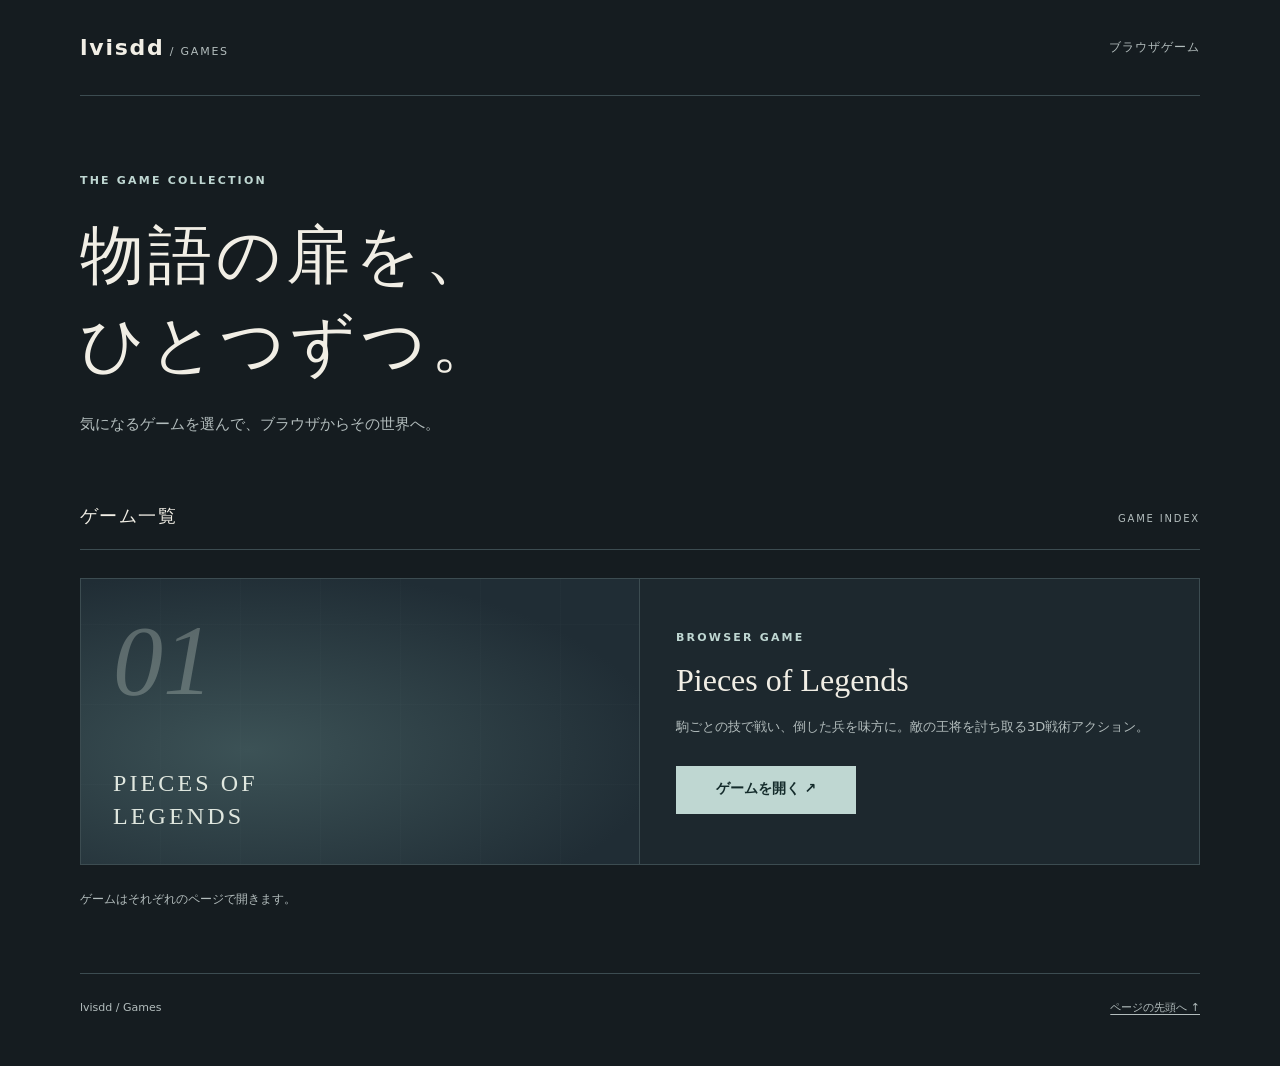
==== index.html @ eedaa6c7 "Publish game catalog and Pieces of Legends static distribution" ====
<!doctype html>
<html lang="ja">
<head>
  <meta charset="utf-8">
  <meta name="viewport" content="width=device-width, initial-scale=1">
  <meta name="color-scheme" content="dark">
  <meta name="description" content="ブラウザで遊べるゲームの一覧。Pieces of Legends はこちらから。">
  <title>ゲーム一覧 | lvisdd</title>
  <link rel="stylesheet" href="./assets/hub.css">
  <script src="./assets/games.js" defer></script>
  <script src="./assets/hub.js" defer></script>
</head>
<body>
  <a class="skip" href="#games">ゲーム一覧へスキップ</a>
  <header class="site-header"><a class="brand" href="./" aria-label="lvisdd ゲーム一覧 ホーム">lvisdd<span> / GAMES</span></a><span class="header-note">ブラウザゲーム</span></header>
  <main>
    <section class="intro" aria-labelledby="page-title"><p class="eyebrow">THE GAME COLLECTION</p><h1 id="page-title">物語の扉を、<br>ひとつずつ。</h1><p class="lead">気になるゲームを選んで、<br class="mobile-break">ブラウザからその世界へ。</p></section>
    <section id="games" class="collection" aria-labelledby="games-title"><div class="section-heading"><h2 id="games-title">ゲーム一覧</h2><p>GAME INDEX</p></div><div id="game-list" class="game-list"></div><noscript><article class="game-card"><h3>Pieces of Legends</h3><p>JavaScript を有効にするとゲームを利用できます。</p><a class="play" href="./pieces-of-legends/">ゲームを開く <span aria-hidden="true">↗</span></a></article></noscript></section>
    <p class="collection-note">ゲームはそれぞれのページで開きます。</p>
  </main>
  <footer><span>lvisdd / Games</span><a href="#page-title">ページの先頭へ ↑</a></footer>
</body>
</html>
---- assets/hub.css ----
:root{color-scheme:dark;--bg:#151c20;--surface:#1d282e;--text:#f1eee5;--muted:#b3bdbd;--line:#3c4c51;--accent:#bfd7d2}*{box-sizing:border-box}html{scroll-behavior:smooth}body{margin:0;background:var(--bg);color:var(--text);font-family:system-ui,-apple-system,"Noto Sans JP",sans-serif;line-height:1.7}a{color:inherit;text-underline-offset:.25em}a:focus-visible{outline:3px solid #e8ae83;outline-offset:6px} .skip{position:absolute;left:20px;top:-100px;z-index:2;padding:10px 18px;background:var(--text);color:var(--bg)}.skip:focus{top:12px}.site-header,main,footer{width:min(1120px,calc(100% - 64px));margin-inline:auto}.site-header{min-height:96px;display:flex;justify-content:space-between;align-items:center;border-bottom:1px solid var(--line)}.brand{text-decoration:none;letter-spacing:.08em;font-weight:650;font-size:22px}.brand span{font-size:11px;color:var(--muted);font-weight:400;letter-spacing:.16em}.header-note{font-size:12px;color:var(--muted);letter-spacing:.08em}.intro{padding:76px 0 64px}.eyebrow{margin:0 0 20px;font-size:11px;letter-spacing:.2em;color:var(--accent);font-weight:600}h1{font-family:Georgia,"Yu Mincho",serif;font-weight:400;font-size:clamp(36px,5.2vw,64px);letter-spacing:.065em;line-height:1.4;margin:0 0 22px}.lead{color:var(--muted);font-size:15px;margin:0}.mobile-break{display:none}.section-heading{display:flex;justify-content:space-between;align-items:baseline;border-bottom:1px solid var(--line);padding-bottom:17px;margin-bottom:28px}.section-heading h2{font-size:18px;font-weight:500;letter-spacing:.08em;margin:0}.section-heading p{font-size:10px;letter-spacing:.18em;color:var(--muted);margin:0}.game-list{display:grid;gap:24px}.game-card{display:grid;grid-template-columns:1fr 1fr;background:var(--surface);border:1px solid var(--line);overflow:hidden}.game-art{min-height:285px;position:relative;display:flex;flex-direction:column;justify-content:space-between;padding:32px;background:repeating-linear-gradient(90deg,transparent 0,transparent 79px,#98b4b40b 80px),repeating-linear-gradient(0deg,transparent 0,transparent 79px,#98b4b40b 80px),radial-gradient(ellipse at 30% 60%,#3c5256,#202d35 75%);border-right:1px solid var(--line)}.game-mark{font:italic 100px/1 Georgia,serif;color:#d0dcd04d}.game-word{max-width:260px;font:24px/1.35 Georgia,serif;letter-spacing:.13em;color:#e0e7df}.game-body{padding:36px;display:flex;flex-direction:column;align-items:flex-start;justify-content:center}.game-body .eyebrow{margin-bottom:12px}h3{font:400 clamp(24px,3vw,32px)/1.3 Georgia,serif;margin:0}.game-description{color:var(--muted);font-size:13px;margin:14px 0 28px}.play{display:inline-block;min-height:48px;min-width:180px;text-align:center;padding:11px 22px;background:var(--accent);color:#142b2b;text-decoration:none;font-size:14px;font-weight:650;transition:background .15s}.play:hover{background:#e0eeea}.collection-note{font-size:12px;color:var(--muted);margin:24px 0 64px}footer{border-top:1px solid var(--line);padding:25px 0 35px;display:flex;justify-content:space-between;gap:20px;font-size:11px;color:var(--muted)}footer a{min-height:32px}@media(max-width:640px){.site-header,main,footer{width:calc(100% - 36px)}.site-header{min-height:76px}.header-note{font-size:10px}.brand{font-size:19px}.brand span{font-size:9px}.intro{padding:49px 0 44px}.mobile-break{display:inline}.game-card{grid-template-columns:1fr}.game-art{min-height:220px;padding:25px;border-right:0;border-bottom:1px solid var(--line)}.game-mark{font-size:75px}.game-word{font-size:22px;max-width:none}.game-body{padding:26px}.play{width:100%}.collection-note{margin-bottom:46px}footer{flex-wrap:wrap}}@media(prefers-reduced-motion:reduce){html{scroll-behavior:auto}.play{transition:none}}
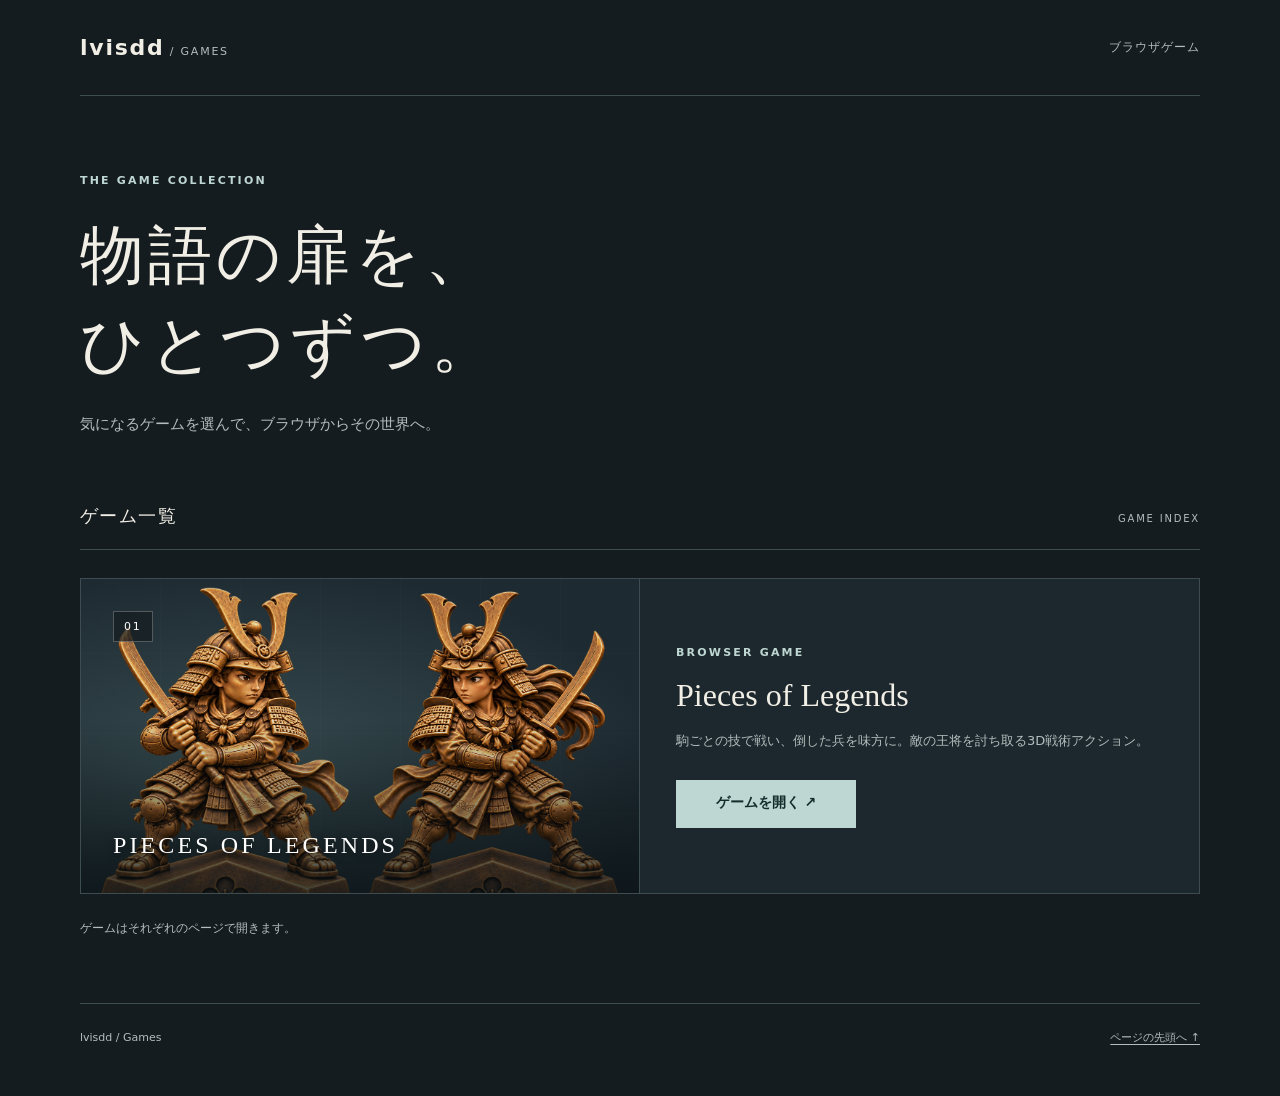
==== commit 78e1e1fe: "Version catalog assets to show the latest banner on refresh" ====
--- a/index.html
+++ b/index.html
@@ -6,9 +6,9 @@
   <meta name="color-scheme" content="dark">
   <meta name="description" content="ブラウザで遊べるゲームの一覧。Pieces of Legends はこちらから。">
   <title>ゲーム一覧 | lvisdd</title>
-  <link rel="stylesheet" href="./assets/hub.css">
-  <script src="./assets/games.js" defer></script>
-  <script src="./assets/hub.js" defer></script>
+  <link rel="stylesheet" href="./assets/hub.css?v=21eb3f69f1">
+  <script src="./assets/games.js?v=f3d0769535" defer></script>
+  <script src="./assets/hub.js?v=283ae3c9cb" defer></script>
 </head>
 <body>
   <a class="skip" href="#games">ゲーム一覧へスキップ</a>
--- a/assets/hub.css
+++ b/assets/hub.css
@@ -1 +1,8 @@
 :root{color-scheme:dark;--bg:#151c20;--surface:#1d282e;--text:#f1eee5;--muted:#b3bdbd;--line:#3c4c51;--accent:#bfd7d2}*{box-sizing:border-box}html{scroll-behavior:smooth}body{margin:0;background:var(--bg);color:var(--text);font-family:system-ui,-apple-system,"Noto Sans JP",sans-serif;line-height:1.7}a{color:inherit;text-underline-offset:.25em}a:focus-visible{outline:3px solid #e8ae83;outline-offset:6px} .skip{position:absolute;left:20px;top:-100px;z-index:2;padding:10px 18px;background:var(--text);color:var(--bg)}.skip:focus{top:12px}.site-header,main,footer{width:min(1120px,calc(100% - 64px));margin-inline:auto}.site-header{min-height:96px;display:flex;justify-content:space-between;align-items:center;border-bottom:1px solid var(--line)}.brand{text-decoration:none;letter-spacing:.08em;font-weight:650;font-size:22px}.brand span{font-size:11px;color:var(--muted);font-weight:400;letter-spacing:.16em}.header-note{font-size:12px;color:var(--muted);letter-spacing:.08em}.intro{padding:76px 0 64px}.eyebrow{margin:0 0 20px;font-size:11px;letter-spacing:.2em;color:var(--accent);font-weight:600}h1{font-family:Georgia,"Yu Mincho",serif;font-weight:400;font-size:clamp(36px,5.2vw,64px);letter-spacing:.065em;line-height:1.4;margin:0 0 22px}.lead{color:var(--muted);font-size:15px;margin:0}.mobile-break{display:none}.section-heading{display:flex;justify-content:space-between;align-items:baseline;border-bottom:1px solid var(--line);padding-bottom:17px;margin-bottom:28px}.section-heading h2{font-size:18px;font-weight:500;letter-spacing:.08em;margin:0}.section-heading p{font-size:10px;letter-spacing:.18em;color:var(--muted);margin:0}.game-list{display:grid;gap:24px}.game-card{display:grid;grid-template-columns:1fr 1fr;background:var(--surface);border:1px solid var(--line);overflow:hidden}.game-art{min-height:285px;position:relative;display:flex;flex-direction:column;justify-content:space-between;padding:32px;background:repeating-linear-gradient(90deg,transparent 0,transparent 79px,#98b4b40b 80px),repeating-linear-gradient(0deg,transparent 0,transparent 79px,#98b4b40b 80px),radial-gradient(ellipse at 30% 60%,#3c5256,#202d35 75%);border-right:1px solid var(--line)}.game-mark{font:italic 100px/1 Georgia,serif;color:#d0dcd04d}.game-word{max-width:260px;font:24px/1.35 Georgia,serif;letter-spacing:.13em;color:#e0e7df}.game-body{padding:36px;display:flex;flex-direction:column;align-items:flex-start;justify-content:center}.game-body .eyebrow{margin-bottom:12px}h3{font:400 clamp(24px,3vw,32px)/1.3 Georgia,serif;margin:0}.game-description{color:var(--muted);font-size:13px;margin:14px 0 28px}.play{display:inline-block;min-height:48px;min-width:180px;text-align:center;padding:11px 22px;background:var(--accent);color:#142b2b;text-decoration:none;font-size:14px;font-weight:650;transition:background .15s}.play:hover{background:#e0eeea}.collection-note{font-size:12px;color:var(--muted);margin:24px 0 64px}footer{border-top:1px solid var(--line);padding:25px 0 35px;display:flex;justify-content:space-between;gap:20px;font-size:11px;color:var(--muted)}footer a{min-height:32px}@media(max-width:640px){.site-header,main,footer{width:calc(100% - 36px)}.site-header{min-height:76px}.header-note{font-size:10px}.brand{font-size:19px}.brand span{font-size:9px}.intro{padding:49px 0 44px}.mobile-break{display:inline}.game-card{grid-template-columns:1fr}.game-art{min-height:220px;padding:25px;border-right:0;border-bottom:1px solid var(--line)}.game-mark{font-size:75px}.game-word{font-size:22px;max-width:none}.game-body{padding:26px}.play{width:100%}.collection-note{margin-bottom:46px}footer{flex-wrap:wrap}}@media(prefers-reduced-motion:reduce){html{scroll-behavior:auto}.play{transition:none}}
+/* Catalog artwork is a responsive 16:9 banner, with a cover fallback on load failure. */
+.game-art{aspect-ratio:16/9;min-height:0;isolation:isolate}
+.game-image{position:absolute;inset:0;width:100%;height:100%;object-fit:cover;object-position:center top;z-index:-2}
+.game-art.has-image::after{content:"";position:absolute;inset:0;background:linear-gradient(180deg,#09101318 45%,#091013c7 100%);z-index:-1}
+.has-image .game-mark{font:500 11px/1.4 system-ui,sans-serif;letter-spacing:.16em;color:#fff;background:#151c20b3;border:1px solid #ffffff40;padding:7px 10px;align-self:flex-start}
+.has-image .game-word{max-width:none;font-size:clamp(17px,2vw,24px);text-shadow:0 2px 8px #0008;color:#fff}
+@media(max-width:640px){.game-art{min-height:0;padding:20px}.has-image .game-word{font-size:18px}}
